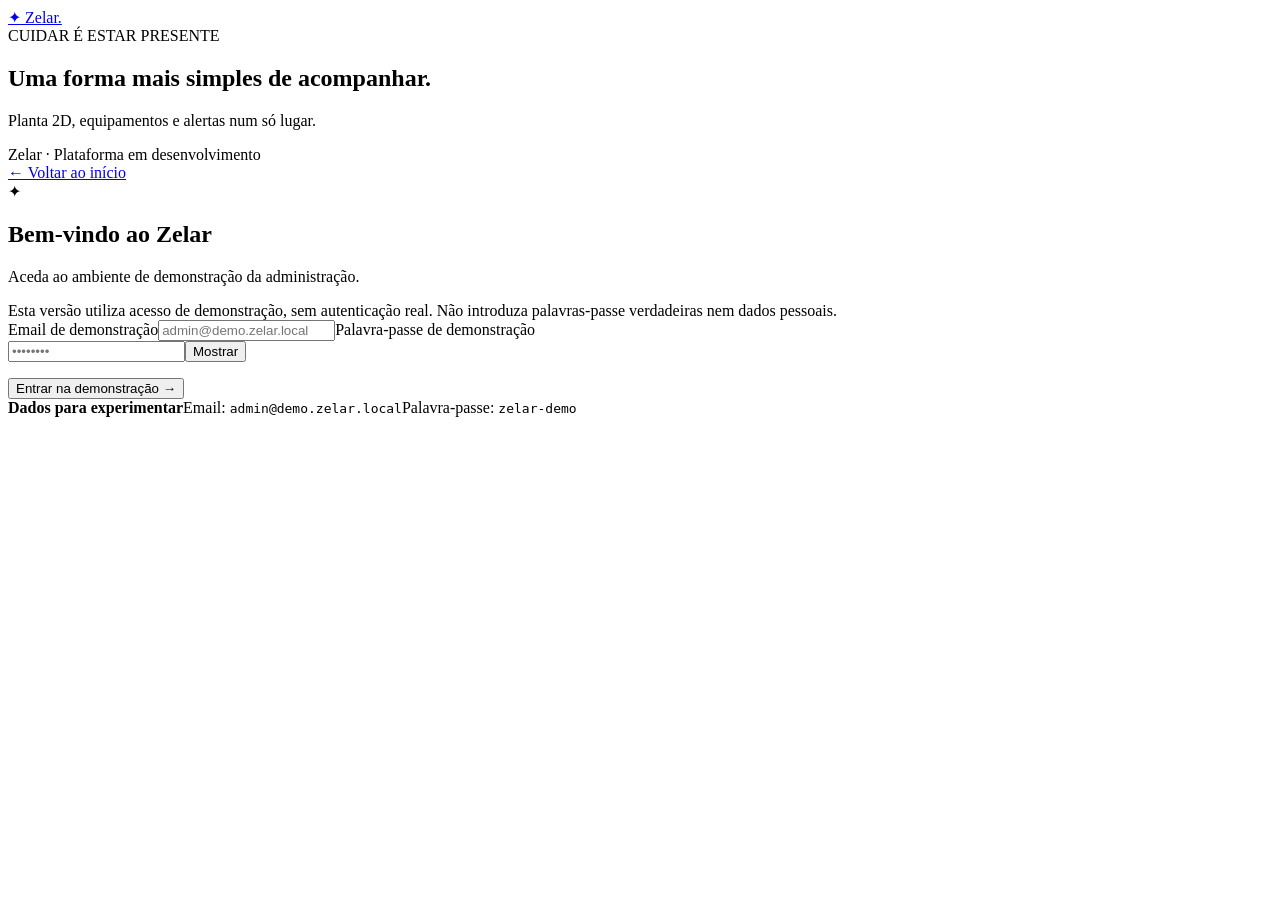
==== login.html @ 33b9264a "feat(web): criar login.html para interface inicial do Zelar" ====
<!doctype html>
<html lang="pt-PT"><head><meta charset="utf-8"><meta name="viewport" content="width=device-width,initial-scale=1"><title>Entrar — Zelar</title><link rel="stylesheet" href="styles.css"></head>
<body data-page="login" class="auth-body"><div class="auth-layout"><aside class="auth-aside"><a class="brand light" href="index.html"><span class="brand-icon">✦</span> Zelar.</a><div class="auth-aside-center"><span class="eyebrow">CUIDAR É ESTAR PRESENTE</span><h1>Uma forma mais simples de acompanhar.</h1><p>Planta 2D, equipamentos e alertas num só lugar.</p></div><div class="aside-bottom">Zelar · Plataforma em desenvolvimento</div></aside><main class="auth-main"><div class="auth-panel"><a class="back-link" href="index.html">← Voltar ao início</a><div class="auth-mark">✦</div><h2>Bem-vindo ao Zelar</h2><p class="muted">Aceda ao ambiente de demonstração da administração.</p><div class="notice">Esta versão utiliza acesso de demonstração, sem autenticação real. Não introduza palavras-passe verdadeiras nem dados pessoais.</div><form id="loginForm" novalidate><label for="email">Email de demonstração</label><input id="email" name="email" type="email" autocomplete="off" placeholder="admin@demo.zelar.local" required><label for="password">Palavra-passe de demonstração</label><div class="password-box"><input id="password" name="password" type="password" autocomplete="off" placeholder="••••••••" required><button type="button" id="togglePassword" aria-label="Mostrar palavra-passe">Mostrar</button></div><p class="field-error" id="loginError" role="alert" aria-live="polite"></p><button class="btn btn-primary full" type="submit">Entrar na demonstração →</button></form><div class="demo-hint"><strong>Dados para experimentar</strong><span>Email: <code>admin@demo.zelar.local</code></span><span>Palavra-passe: <code>zelar-demo</code></span></div></div></main></div><script src="app.js" defer></script></body></html>
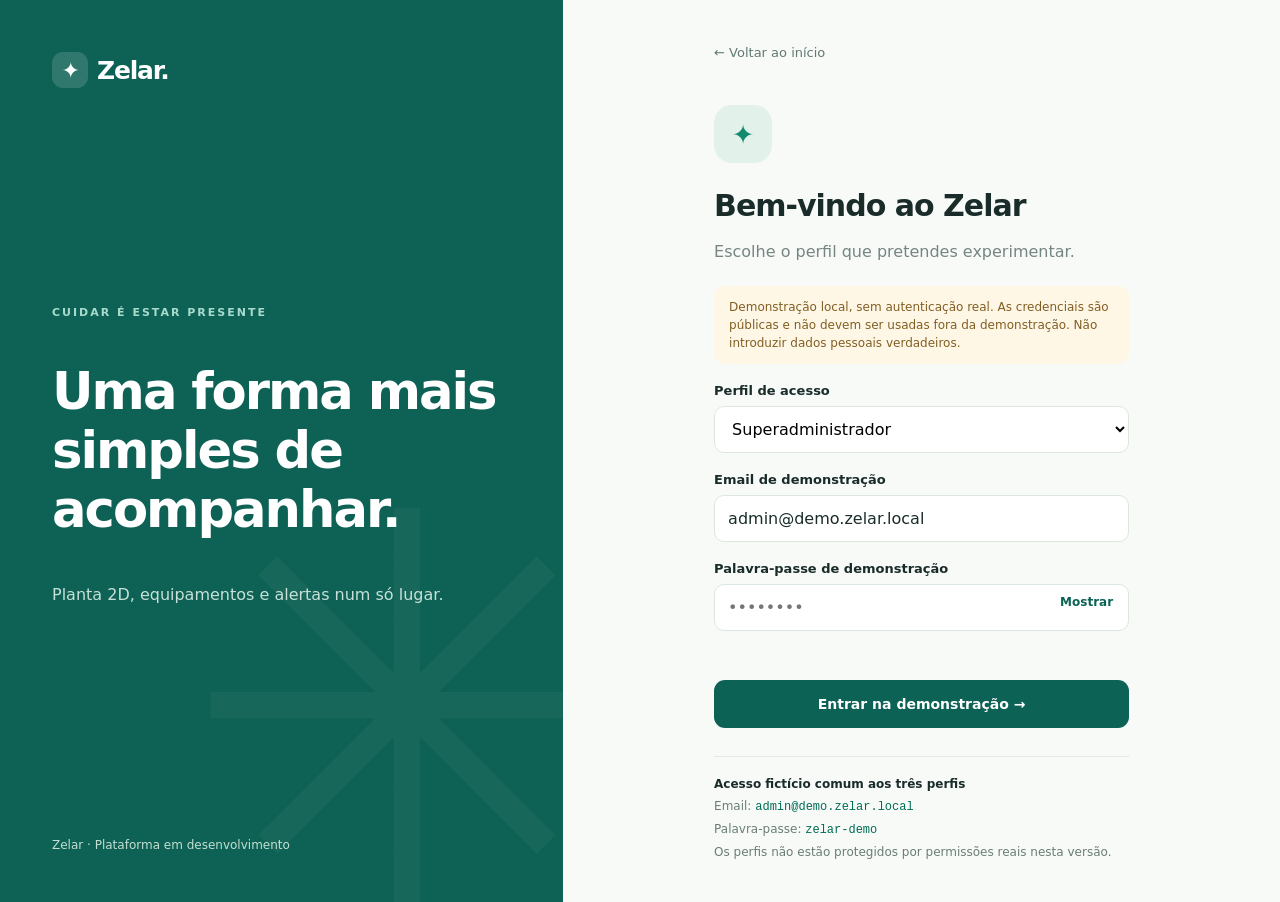
==== commit a3be6ab2: "feat: permitir selecionar perfil de demonstração no login" ====
--- a/login.html
+++ b/login.html
@@ -1,3 +1,3 @@
 <!doctype html>
 <html lang="pt-PT"><head><meta charset="utf-8"><meta name="viewport" content="width=device-width,initial-scale=1"><title>Entrar — Zelar</title><link rel="stylesheet" href="styles.css"></head>
-<body data-page="login" class="auth-body"><div class="auth-layout"><aside class="auth-aside"><a class="brand light" href="index.html"><span class="brand-icon">✦</span> Zelar.</a><div class="auth-aside-center"><span class="eyebrow">CUIDAR É ESTAR PRESENTE</span><h1>Uma forma mais simples de acompanhar.</h1><p>Planta 2D, equipamentos e alertas num só lugar.</p></div><div class="aside-bottom">Zelar · Plataforma em desenvolvimento</div></aside><main class="auth-main"><div class="auth-panel"><a class="back-link" href="index.html">← Voltar ao início</a><div class="auth-mark">✦</div><h2>Bem-vindo ao Zelar</h2><p class="muted">Aceda ao ambiente de demonstração da administração.</p><div class="notice">Esta versão utiliza acesso de demonstração, sem autenticação real. Não introduza palavras-passe verdadeiras nem dados pessoais.</div><form id="loginForm" novalidate><label for="email">Email de demonstração</label><input id="email" name="email" type="email" autocomplete="off" placeholder="admin@demo.zelar.local" required><label for="password">Palavra-passe de demonstração</label><div class="password-box"><input id="password" name="password" type="password" autocomplete="off" placeholder="••••••••" required><button type="button" id="togglePassword" aria-label="Mostrar palavra-passe">Mostrar</button></div><p class="field-error" id="loginError" role="alert" aria-live="polite"></p><button class="btn btn-primary full" type="submit">Entrar na demonstração →</button></form><div class="demo-hint"><strong>Dados para experimentar</strong><span>Email: <code>admin@demo.zelar.local</code></span><span>Palavra-passe: <code>zelar-demo</code></span></div></div></main></div><script src="app.js" defer></script></body></html>+<body data-page="login" class="auth-body"><div class="auth-layout"><aside class="auth-aside"><a class="brand light" href="index.html"><span class="brand-icon">✦</span> Zelar.</a><div class="auth-aside-center"><span class="eyebrow">CUIDAR É ESTAR PRESENTE</span><h1>Uma forma mais simples de acompanhar.</h1><p>Planta 2D, equipamentos e alertas num só lugar.</p></div><div class="aside-bottom">Zelar · Plataforma em desenvolvimento</div></aside><main class="auth-main"><div class="auth-panel"><a class="back-link" href="index.html">← Voltar ao início</a><div class="auth-mark">✦</div><h2>Bem-vindo ao Zelar</h2><p class="muted">Escolhe o perfil que pretendes experimentar.</p><div class="notice">Demonstração local, sem autenticação real. As credenciais são públicas e não devem ser usadas fora da demonstração. Não introduzir dados pessoais verdadeiros.</div><form id="loginForm" novalidate><label for="roleSelect">Perfil de acesso</label><select id="roleSelect" name="role" style="width:100%;height:47px;border:1px solid #dce7df;background:white;border-radius:10px;padding:0 13px"><option value="super">Superadministrador</option><option value="empresa">Empresa cuidadora</option><option value="familiar">Familiar</option></select><label for="email">Email de demonstração</label><input id="email" name="email" type="email" autocomplete="off" value="admin@demo.zelar.local" required><label for="password">Palavra-passe de demonstração</label><div class="password-box"><input id="password" name="password" type="password" autocomplete="off" placeholder="••••••••" required><button type="button" id="togglePassword" aria-label="Mostrar palavra-passe">Mostrar</button></div><p class="field-error" id="loginError" role="alert" aria-live="polite"></p><button class="btn btn-primary full" type="submit">Entrar na demonstração →</button></form><div class="demo-hint"><strong>Acesso fictício comum aos três perfis</strong><span>Email: <code>admin@demo.zelar.local</code></span><span>Palavra-passe: <code>zelar-demo</code></span><span>Os perfis não estão protegidos por permissões reais nesta versão.</span></div></div></main></div><script src="app.js" defer></script></body></html>
--- a/styles.css
+++ b/styles.css
@@ -0,0 +1 @@
+:root{--green:#0b6255;--green2:#0e8270;--ink:#192c2a;--muted:#71827f;--line:#e3eae6;--surface:#f6f9f7;--white:#fff;--radius:18px}*{box-sizing:border-box}html{scroll-behavior:smooth}body{margin:0;background:#fff;color:var(--ink);font-family:Inter,ui-sans-serif,system-ui,-apple-system,"Segoe UI",sans-serif}a{text-decoration:none;color:inherit}button,input,select{font:inherit}button{cursor:pointer}button:focus-visible,a:focus-visible,input:focus-visible,select:focus-visible{outline:3px solid #73bea9;outline-offset:2px}.shell{max-width:1180px;padding:0 30px;margin:auto}.brand{display:inline-flex;align-items:center;gap:9px;font-size:25px;font-weight:800;letter-spacing:-1.2px}.brand-icon{display:grid;place-items:center;background:#ddf0e7;color:#0c7665;width:36px;height:36px;border-radius:11px;font-size:22px}.brand-dot{color:#1fa17b}.brand.light{color:#fff}.brand.light .brand-icon{background:#ffffff24;color:white}.site-header{height:89px;display:flex;align-items:center;justify-content:space-between;max-width:1180px;padding:0 30px;margin:auto}.site-header nav{display:flex;gap:33px;align-items:center;font-size:14px;font-weight:600}.btn{display:inline-flex;gap:14px;align-items:center;justify-content:center;border:1px solid transparent;padding:13px 21px;border-radius:11px;font-weight:700;font-size:14px;transition:background .2s,transform .2s}.btn:hover{transform:translateY(-1px)}.btn-primary{background:var(--green);color:white}.btn-primary:hover{background:#084e43}.btn-small{padding:10px 15px}.btn-outline{border-color:#d7e2dc;background:white;color:var(--ink)}.btn-ghost{color:var(--ink)}.btn.full{width:100%}.hero{min-height:610px;display:grid;grid-template-columns:1fr 1fr;align-items:center;gap:38px;padding-bottom:70px;padding-top:28px}.eyebrow{font-size:11px;letter-spacing:2px;font-weight:800;color:#358b73}.eyebrow.dark{color:var(--green2)}.pulse-dot{display:inline-block;width:8px;height:8px;border-radius:50%;background:#22a079;margin-right:8px}.hero h1{font-size:clamp(44px,5vw,68px);line-height:1.09;letter-spacing:-3px;margin:23px 0}.hero h1 em{color:#168d73;font-style:normal}.hero-copy>p{max-width:485px;color:#637672;line-height:1.85;font-size:16px}.hero-actions{display:flex;align-items:center;gap:10px;margin-top:28px}.fineprint{font-size:12px!important;margin-top:25px;color:#8b9896!important}.hero-visual{position:relative;padding:25px}.ambient-circle{position:absolute;z-index:-1;inset:0;border-radius:40% 58% 50% 42%;background:#ddf3e8;transform:rotate(-10deg)}.preview-card{background:white;border:1px solid #dfebe4;border-radius:21px;padding:25px;box-shadow:0 25px 70px #114c3625;transform:rotate(-2deg)}.preview-top,.preview-footer{display:flex;justify-content:space-between;align-items:center;gap:15px}.preview-top small{display:block;color:#98a5a1;font-size:10px;letter-spacing:2px}.preview-top strong{display:block;font-size:20px;margin-top:6px}.chip{padding:8px 11px;border-radius:50px;font-size:11px;font-weight:800;white-space:nowrap}.chip.green{background:#def5e8;color:#11714c}.chip.pale{background:#e8f3ee;color:#116d55}.mini-floor{display:grid;grid-template-columns:1.2fr 1fr;grid-template-rows:130px 105px;gap:6px;background:#d6e4dd;padding:7px;border-radius:12px;margin:23px 0}.mini-room{background:#f9fcfa;border:2px solid white;border-radius:7px;padding:14px;font-weight:700;font-size:13px;display:flex;flex-direction:column;justify-content:space-between}.mini-room span{color:#879791;font-weight:500;font-size:11px}.mini-room.occupied{background:#d0f0e1;color:#06634b}.mini-room.occupied span{color:#0c8965}.preview-footer{color:#8b9b96;font-size:11px}.floating-note{position:absolute;z-index:2;top:8px;right:8px;background:#114f45;color:white;padding:12px 16px;border-radius:11px;box-shadow:0 8px 20px #043b2a28;font-size:12px}.feature-section{background:#f5f9f6;padding:90px 0}.feature-section h2,.how h2{letter-spacing:-1.6px;font-size:clamp(30px,3.3vw,44px);line-height:1.2}.feature-grid{display:grid;grid-template-columns:repeat(3,1fr);gap:19px;margin-top:42px}.feature{background:white;padding:29px;border-radius:17px;border:1px solid #e7eeea}.feature-icon{width:44px;height:44px;background:#dff1e9;border-radius:13px;display:grid;place-items:center;color:#09765e;font-size:25px}.feature h3{margin-top:25px}.feature p,.how p{line-height:1.8;color:#71827f;font-size:14px}.how{padding-top:90px;padding-bottom:95px;display:grid;grid-template-columns:1fr 1fr;gap:80px;align-items:center}.footer{display:flex;justify-content:space-between;border-top:1px solid var(--line);padding-top:30px;padding-bottom:30px;color:#7b8d87;font-size:12px}.footer .brand{font-size:18px;color:var(--green)}.auth-body{background:#f8faf8}.auth-layout{display:grid;grid-template-columns:44% 56%;min-height:100vh}.auth-aside{background:#0e6255;color:white;padding:52px;display:flex;flex-direction:column;justify-content:space-between;position:relative;overflow:hidden}.auth-aside:after{content:"✳";position:absolute;bottom:0;right:-70px;font-size:540px;line-height:.7;color:#ffffff09;pointer-events:none}.auth-aside-center{position:relative;z-index:1;max-width:490px}.auth-aside-center .eyebrow{color:#a8dbcc}.auth-aside-center h1{font-size:clamp(35px,4vw,55px);line-height:1.15;letter-spacing:-2px}.auth-aside-center p{line-height:1.8;color:#c8e1d8}.aside-bottom{font-size:12px;color:#c3dfd3}.auth-main{display:grid;place-items:center;padding:45px 22px}.auth-panel{width:min(100%,415px)}.back-link{display:block;font-size:13px;color:#627872;margin-bottom:45px}.auth-mark{font-size:27px;color:#138a6e;background:#e2f2ea;width:58px;height:58px;display:grid;place-items:center;border-radius:18px}.auth-panel h2{font-size:30px;letter-spacing:-1px;margin-bottom:8px}.muted{color:#758580;line-height:1.6}.auth-panel label{display:block;font-size:13px;font-weight:750;margin:19px 0 8px}.auth-panel input,.modal-form input,.modal-form select{width:100%;height:47px;border:1px solid #dce7df;background:white;border-radius:10px;padding:0 13px;color:var(--ink)}.password-box{position:relative}.password-box input{padding-right:90px}.password-box button{position:absolute;right:10px;top:10px;border:0;background:transparent;font-size:12px;color:var(--green);font-weight:700}.auth-panel .full{margin-top:10px;height:48px}.notice{background:#fff7e6;color:#815e22;padding:12px 15px;font-size:12px;line-height:1.5;border-radius:10px;margin-top:22px}.field-error{color:#ba3c35;min-height:15px;font-size:12px}.demo-hint{border-top:1px solid var(--line);margin-top:28px;padding-top:20px;display:flex;flex-direction:column;gap:8px;font-size:12px;color:#697e76}.demo-hint strong{color:var(--ink)}.demo-hint code{color:#006c55}.admin-body{background:#f6f8f7}.app-shell{display:grid;grid-template-columns:248px minmax(0,1fr);min-height:100vh}.sidebar{background:#103b34;color:white;padding:29px 18px;display:flex;flex-direction:column;position:sticky;top:0;height:100vh}.sidebar .brand{margin-left:12px}.workspace-label{font-size:10px;color:#8eafa3;letter-spacing:2px;font-weight:800;margin:56px 14px 16px}.side-nav{display:grid;gap:7px}.nav-item{display:flex;align-items:center;gap:13px;width:100%;background:transparent;border:0;color:#c6d9d3;padding:14px 15px;border-radius:11px;text-align:left;font-weight:600;font-size:14px}.nav-item.active,.nav-item:hover{background:#ffffff18;color:white}.sidebar-bottom{margin-top:auto;border-top:1px solid #ffffff22;padding:20px 12px}.demo-flag{font-size:11px;color:#b6d8ca}.logout{display:block;margin-top:17px;background:none;border:0;color:white;padding:0;font-weight:650;font-size:12px}.main-area{min-width:0}.admin-header{height:82px;background:white;border-bottom:1px solid var(--line);display:flex;justify-content:space-between;align-items:center;padding:0 37px;color:#7a8a84;font-size:12px;letter-spacing:1px;font-weight:700}.slash{color:#bcc9c2;margin:0 8px}.user-pill{display:flex;align-items:center;gap:10px;color:#29483e;letter-spacing:0;font-size:13px}.avatar{display:grid;place-items:center;width:34px;height:34px;border-radius:50%;background:#dcf0e8;color:#17684d;font-size:11px}.admin-content{padding:36px;max-width:1400px;margin:auto}.page-heading{display:flex;justify-content:space-between;align-items:center;gap:20px;margin-bottom:29px}.page-heading h1{font-size:32px;letter-spacing:-1px;margin:9px 0}.page-heading p{font-size:14px;color:#81918a;margin:0}.wave{color:#20a07f}.stats-grid{display:grid;grid-template-columns:repeat(4,minmax(0,1fr));gap:16px;margin-bottom:22px}.stat{background:white;border:1px solid var(--line);border-radius:14px;padding:23px;min-width:0}.stat span{display:block;color:#72837c;font-size:12px}.stat strong{display:block;font-size:35px;margin:10px 0 5px;letter-spacing:-1px}.stat small{color:#9aaba3;font-size:11px}.dashboard-grid{display:grid;grid-template-columns:minmax(0,1.45fr) minmax(280px,.85fr);gap:20px}.panel{background:white;border:1px solid var(--line);border-radius:15px;padding:24px;margin-bottom:20px;min-width:0}.panel-title{display:flex;justify-content:space-between;align-items:center;gap:15px;margin-bottom:22px}.panel-title h2{font-size:16px;margin:0}.panel-title p{font-size:12px;color:#88988f;margin:6px 0 0}.panel-title select{min-width:130px;border:1px solid var(--line);background:white;padding:8px;border-radius:9px}.floorplan{display:grid;grid-template-columns:1.4fr 1fr;grid-template-rows:130px 120px 75px;gap:7px;background:#dce8e1;padding:9px;border-radius:13px;min-height:355px}.floor-room{background:#fcfefd;border:2px solid #fff;border-radius:8px;display:flex;flex-direction:column;align-items:flex-start;justify-content:space-between;text-align:left;padding:15px;color:#284c40;font-weight:750;min-width:0}.floor-room:nth-child(1){grid-row:span 2}.floor-room:nth-child(4){grid-column:span 2}.floor-room.presence{background:#d4f1e3;border-color:#b0dfc6}.floor-room.selected{outline:3px solid #159e76;outline-offset:-3px}.floor-room small{font-size:11px;font-weight:600;color:#568171}.floor-room .room-icon{font-size:23px;color:#4b9881}.room-detail{font-size:12px;color:#607d71;min-height:18px}.event-list{display:grid;gap:18px;margin-bottom:28px}.event{display:flex;gap:11px;align-items:start}.event-bullet{width:31px;height:31px;display:grid;place-items:center;background:#e8f5ed;color:#177955;border-radius:10px;flex-shrink:0}.event strong{display:block;font-size:13px}.event small{display:block;color:#8c9992;font-size:11px;margin-top:5px}.hidden{display:none!important}.data-row{display:flex;justify-content:space-between;align-items:center;gap:15px;border-top:1px solid var(--line);padding:17px 2px}.data-row strong{display:block;font-size:14px}.data-row small{display:block;color:#83948c;font-size:12px;margin-top:6px}.status{font-size:11px;font-weight:800;border-radius:30px;padding:7px 10px;background:#ecf0ec;color:#607368;white-space:nowrap}.status.warn{background:#fff0d9;color:#a36915}.status.ok{background:#e2f5ea;color:#167b56}.table-note{font-size:12px;color:#87968e;margin-top:25px}.mobile-menu{display:none}dialog{border:0;border-radius:18px;padding:0;width:min(94vw,470px);box-shadow:0 28px 90px #143b2b55}dialog::backdrop{background:#14282180}.modal-form{padding:25px}.modal-head{display:flex;justify-content:space-between;align-items:center}.modal-head h2{margin:0;font-size:22px}.modal-head button{background:transparent;border:0;font-size:19px}.modal-form label{display:block;margin:19px 0 7px;font-size:12px;font-weight:750}.modal-actions{display:flex;justify-content:flex-end;gap:9px;margin-top:26px}.empty-state{padding:25px;color:#81938a;text-align:center;font-size:13px}@media(max-width:1000px){.stats-grid{grid-template-columns:repeat(2,1fr)}.dashboard-grid{grid-template-columns:1fr}.hero{grid-template-columns:1fr}.hero-visual{max-width:580px;width:100%;margin:auto}.hero-copy{padding-top:25px}.auth-aside{padding:30px}}@media(max-width:720px){.shell{padding-left:19px;padding-right:19px}.site-header{padding:0 19px;height:74px}.site-header nav>a:not(.btn){display:none}.site-header nav{gap:10px}.hero{padding-bottom:40px}.hero h1{letter-spacing:-1.8px}.hero-visual{padding:14px}.floating-note{display:none}.feature-section{padding:55px 0}.feature-grid,.how{grid-template-columns:1fr;gap:12px}.how{padding-top:55px;padding-bottom:60px}.footer{gap:15px;flex-wrap:wrap}.auth-layout{display:block}.auth-aside{min-height:185px;padding:23px}.auth-aside-center,.aside-bottom{display:none}.auth-main{padding-top:35px}.back-link{margin-bottom:20px}.app-shell{display:block}.sidebar{position:fixed;z-index:10;width:260px;transform:translateX(-100%);transition:transform .2s}.sidebar.open{transform:none}.mobile-menu{display:block;border:0;background:none;font-size:22px}.admin-header{padding:0 17px}.admin-content{padding:20px 14px}.page-heading h1{font-size:26px}.stats-grid{gap:8px}.stat{padding:16px}.stat strong{font-size:29px}.floorplan{min-height:300px}.panel{padding:16px}.user-pill>span:last-child{display:none}}
